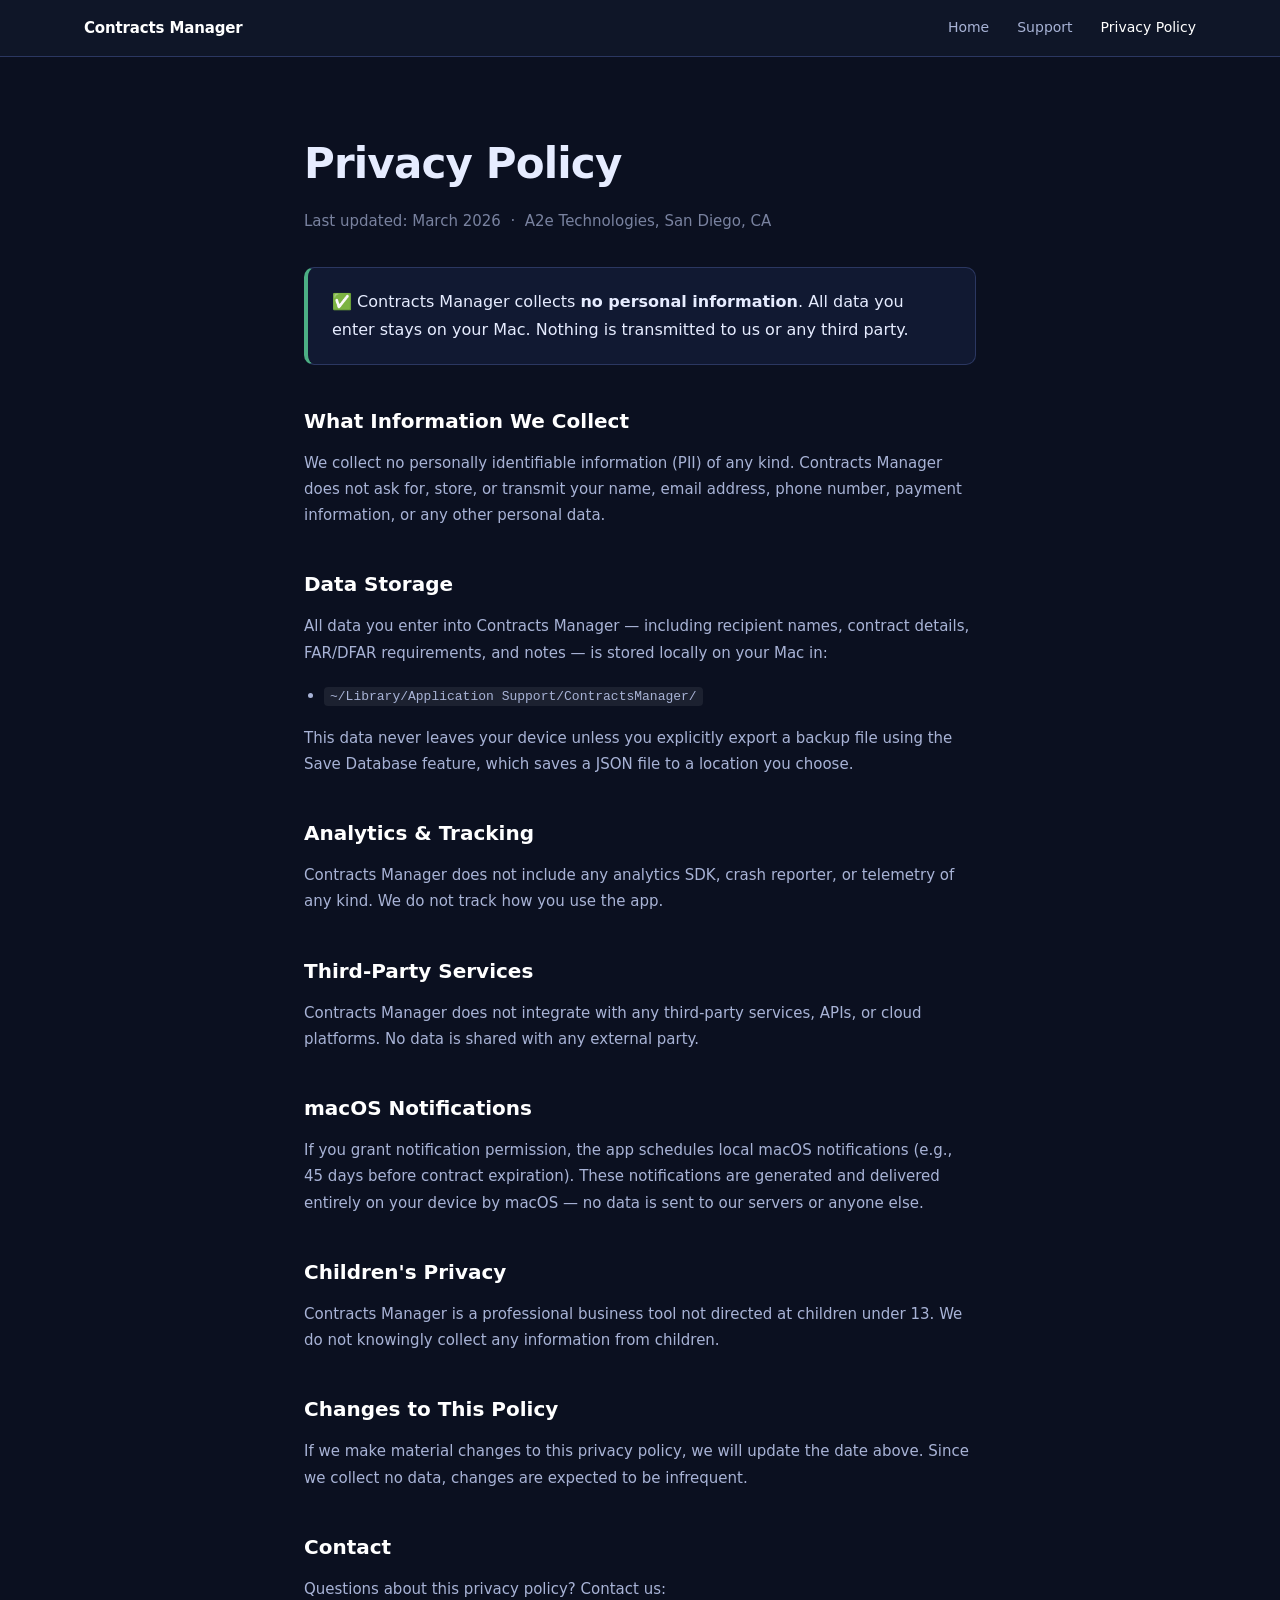
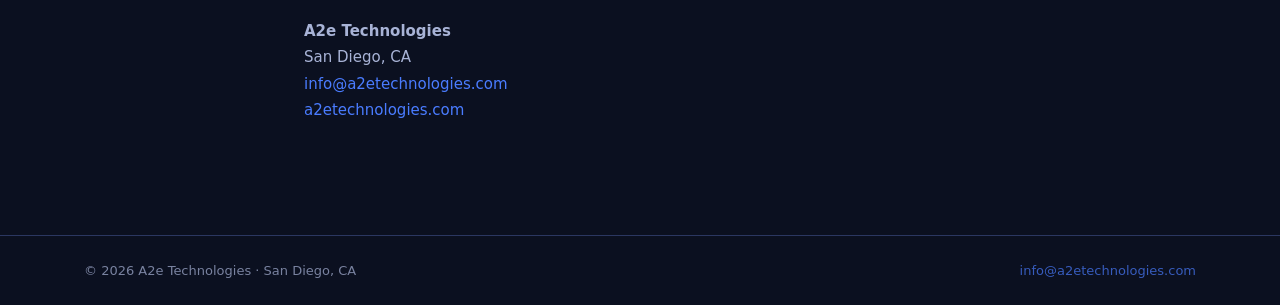
==== privacy.html @ b355592b "Add privacy policy and support pages, sticky nav" ====
<!doctype html>
<html lang="en">
<head>
  <meta charset="UTF-8" />
  <meta name="viewport" content="width=device-width, initial-scale=1.0" />
  <title>Privacy Policy — Contracts Manager</title>
  <meta name="description" content="Privacy policy for Contracts Manager by A2e Technologies." />
  <link rel="stylesheet" href="styles.css" />
  <style>
    .policy-body {
      max-width: 720px;
      margin: 0 auto;
      padding: 72px 24px 96px;
    }
    .policy-body h1 {
      font-size: clamp(28px, 4vw, 42px);
      font-weight: 800;
      letter-spacing: -0.02em;
      margin-bottom: 10px;
    }
    .policy-date {
      font-size: 13px;
      color: var(--muted);
      margin-bottom: 48px;
      opacity: 0.7;
    }
    .policy-body h2 {
      font-size: 20px;
      font-weight: 700;
      margin: 40px 0 12px;
      color: #fff;
    }
    .policy-body p {
      font-size: 15px;
      color: var(--muted);
      line-height: 1.75;
      margin-bottom: 16px;
    }
    .policy-body ul {
      margin: 0 0 16px 20px;
      color: var(--muted);
      font-size: 15px;
      line-height: 1.75;
    }
    .policy-body ul li { margin-bottom: 6px; }
    .highlight-box {
      background: var(--panel);
      border: 1px solid var(--border);
      border-left: 4px solid var(--green);
      border-radius: 10px;
      padding: 20px 24px;
      margin: 32px 0;
    }
    .highlight-box p {
      margin: 0;
      font-size: 16px;
      color: var(--text);
      font-weight: 500;
    }
  </style>
</head>
<body>

  <nav class="site-nav">
    <div class="container nav-inner">
      <a href="index.html" class="nav-logo">Contracts Manager</a>
      <div class="nav-links">
        <a href="index.html">Home</a>
        <a href="support.html">Support</a>
        <a href="privacy.html" class="active">Privacy Policy</a>
      </div>
    </div>
  </nav>

  <main class="policy-body">
    <h1>Privacy Policy</h1>
    <p class="policy-date">Last updated: March 2026 &nbsp;·&nbsp; A2e Technologies, San Diego, CA</p>

    <div class="highlight-box">
      <p>✅ Contracts Manager collects <strong>no personal information</strong>. All data you enter stays on your Mac. Nothing is transmitted to us or any third party.</p>
    </div>

    <h2>What Information We Collect</h2>
    <p>We collect no personally identifiable information (PII) of any kind. Contracts Manager does not ask for, store, or transmit your name, email address, phone number, payment information, or any other personal data.</p>

    <h2>Data Storage</h2>
    <p>All data you enter into Contracts Manager — including recipient names, contract details, FAR/DFAR requirements, and notes — is stored locally on your Mac in:</p>
    <ul>
      <li><code style="background:rgba(255,255,255,0.07);padding:2px 6px;border-radius:4px;font-size:13px;">~/Library/Application Support/ContractsManager/</code></li>
    </ul>
    <p>This data never leaves your device unless you explicitly export a backup file using the Save Database feature, which saves a JSON file to a location you choose.</p>

    <h2>Analytics &amp; Tracking</h2>
    <p>Contracts Manager does not include any analytics SDK, crash reporter, or telemetry of any kind. We do not track how you use the app.</p>

    <h2>Third-Party Services</h2>
    <p>Contracts Manager does not integrate with any third-party services, APIs, or cloud platforms. No data is shared with any external party.</p>

    <h2>macOS Notifications</h2>
    <p>If you grant notification permission, the app schedules local macOS notifications (e.g., 45 days before contract expiration). These notifications are generated and delivered entirely on your device by macOS — no data is sent to our servers or anyone else.</p>

    <h2>Children's Privacy</h2>
    <p>Contracts Manager is a professional business tool not directed at children under 13. We do not knowingly collect any information from children.</p>

    <h2>Changes to This Policy</h2>
    <p>If we make material changes to this privacy policy, we will update the date above. Since we collect no data, changes are expected to be infrequent.</p>

    <h2>Contact</h2>
    <p>Questions about this privacy policy? Contact us:</p>
    <p>
      <strong>A2e Technologies</strong><br />
      San Diego, CA<br />
      <a href="mailto:info@a2etechnologies.com">info@a2etechnologies.com</a><br />
      <a href="https://a2etechnologies.com" target="_blank" rel="noopener">a2etechnologies.com</a>
    </p>
  </main>

  <footer class="footer">
    <div class="container">
      <span>© 2026 A2e Technologies · San Diego, CA</span>
      <span><a href="mailto:info@a2etechnologies.com">info@a2etechnologies.com</a></span>
    </div>
  </footer>

</body>
</html>
---- styles.css ----
:root {
  --bg: #0b1020;
  --panel: #111932;
  --panel2: #0f1628;
  --text: #e6ecff;
  --muted: #a8b3d6;
  --border: #2b3761;
  --accent: #4a7cff;
  --accent-hover: #6b94ff;
  --green: #4caf84;
  --yellow: #f6c343;
  --red: #f06292;
}

* { box-sizing: border-box; margin: 0; padding: 0; }

body {
  font-family: Inter, system-ui, -apple-system, Segoe UI, Roboto, sans-serif;
  background: var(--bg);
  color: var(--text);
  line-height: 1.65;
}

a { color: var(--accent); text-decoration: none; }
a:hover { color: var(--accent-hover); }

.container {
  max-width: 1160px;
  margin: 0 auto;
  padding: 0 24px;
}

/* ── NAV ── */
.site-nav {
  background: var(--panel2);
  border-bottom: 1px solid var(--border);
  position: sticky;
  top: 0;
  z-index: 100;
}
.nav-inner {
  display: flex;
  align-items: center;
  justify-content: space-between;
  height: 56px;
}
.nav-logo {
  font-size: 15px;
  font-weight: 700;
  color: #fff;
  letter-spacing: -0.01em;
}
.nav-logo:hover { color: var(--accent-hover); }
.nav-links {
  display: flex;
  gap: 28px;
}
.nav-links a {
  font-size: 14px;
  font-weight: 500;
  color: var(--muted);
  transition: color 0.2s;
}
.nav-links a:hover,
.nav-links a.active { color: #fff; }

/* ── HERO ── */
.hero {
  padding: 80px 0 72px;
  background: linear-gradient(160deg, #0d1530 0%, #0b1020 60%);
  border-bottom: 1px solid var(--border);
}

.hero-inner {
  display: flex;
  align-items: center;
  gap: 60px;
}

.hero-text {
  flex: 1;
  min-width: 0;
}

.badge {
  display: inline-block;
  background: rgba(74, 124, 255, 0.15);
  border: 1px solid rgba(74, 124, 255, 0.4);
  color: var(--accent);
  font-size: 12px;
  font-weight: 600;
  letter-spacing: 0.08em;
  text-transform: uppercase;
  border-radius: 20px;
  padding: 4px 12px;
  margin-bottom: 20px;
}

.hero h1 {
  font-size: clamp(36px, 5vw, 56px);
  font-weight: 800;
  line-height: 1.1;
  letter-spacing: -0.02em;
  margin-bottom: 20px;
  color: #fff;
}

.tagline {
  font-size: 18px;
  color: var(--muted);
  max-width: 520px;
  margin-bottom: 32px;
}

.hero-cta {
  display: flex;
  gap: 14px;
  flex-wrap: wrap;
  margin-bottom: 24px;
}

.btn-primary {
  display: inline-block;
  background: var(--accent);
  color: #fff;
  font-size: 15px;
  font-weight: 600;
  padding: 13px 28px;
  border-radius: 10px;
  transition: background 0.2s;
}
.btn-primary:hover { background: var(--accent-hover); color: #fff; }
.btn-primary.large { font-size: 17px; padding: 16px 36px; border-radius: 12px; }

.btn-ghost {
  display: inline-block;
  color: var(--muted);
  font-size: 15px;
  font-weight: 500;
  padding: 13px 24px;
  border-radius: 10px;
  border: 1px solid var(--border);
  transition: border-color 0.2s, color 0.2s;
}
.btn-ghost:hover { border-color: var(--accent); color: var(--accent); }

.byline {
  font-size: 13px;
  color: var(--muted);
  opacity: 0.7;
}

.hero-screenshot {
  flex: 1.1;
  min-width: 0;
}
.hero-screenshot img {
  width: 100%;
  border-radius: 12px;
  border: 1px solid var(--border);
  box-shadow: 0 24px 80px rgba(0,0,0,0.6);
}

/* ── SECTIONS ── */
.section {
  padding: 80px 0;
}

.alt-bg {
  background: var(--panel2);
}

.section-title {
  font-size: clamp(26px, 3.5vw, 38px);
  font-weight: 700;
  letter-spacing: -0.02em;
  text-align: center;
  margin-bottom: 12px;
}

.section-sub {
  text-align: center;
  color: var(--muted);
  font-size: 17px;
  max-width: 600px;
  margin: 0 auto 48px;
}

/* ── STATUS LIGHTS ── */
.lights-grid {
  display: grid;
  grid-template-columns: repeat(auto-fit, minmax(220px, 1fr));
  gap: 20px;
}

.light-card {
  background: var(--panel);
  border: 1px solid var(--border);
  border-radius: 12px;
  padding: 28px 24px;
}

.light-dot {
  width: 22px;
  height: 22px;
  border-radius: 50%;
  margin-bottom: 14px;
  box-shadow: 0 0 10px currentColor;
}
.light-dot.red    { background: var(--red);    color: var(--red); }
.light-dot.yellow { background: var(--yellow); color: var(--yellow); }
.light-dot.green  { background: var(--green);  color: var(--green); }

.light-label {
  font-size: 16px;
  font-weight: 700;
  margin-bottom: 10px;
  color: #fff;
}

.light-card p {
  font-size: 14px;
  color: var(--muted);
  line-height: 1.6;
}

/* ── FEATURE ROWS ── */
.feature-row {
  display: flex;
  align-items: center;
  gap: 64px;
}
.feature-row.reverse { flex-direction: row-reverse; }

.feature-copy { flex: 1; min-width: 0; }
.feature-copy h2 {
  font-size: clamp(24px, 3vw, 34px);
  font-weight: 700;
  letter-spacing: -0.02em;
  margin-bottom: 16px;
}
.feature-copy p {
  color: var(--muted);
  font-size: 16px;
  margin-bottom: 20px;
}

.feature-list {
  list-style: none;
  display: flex;
  flex-direction: column;
  gap: 10px;
}
.feature-list li {
  color: var(--muted);
  font-size: 15px;
  padding-left: 22px;
  position: relative;
}
.feature-list li::before {
  content: "✓";
  color: var(--green);
  font-weight: 700;
  position: absolute;
  left: 0;
}

.feature-img {
  flex: 1.1;
  min-width: 0;
}
.feature-img img {
  width: 100%;
  border-radius: 10px;
  border: 1px solid var(--border);
  box-shadow: 0 16px 56px rgba(0,0,0,0.5);
}

/* ── FEATURE GRID ── */
.feat-grid {
  display: grid;
  grid-template-columns: repeat(auto-fit, minmax(300px, 1fr));
  gap: 20px;
}

.feat-card {
  background: var(--panel);
  border: 1px solid var(--border);
  border-radius: 12px;
  padding: 28px 26px;
}

.feat-icon {
  font-size: 28px;
  margin-bottom: 14px;
}

.feat-card h3 {
  font-size: 17px;
  font-weight: 700;
  margin-bottom: 10px;
  color: #fff;
}

.feat-card p {
  font-size: 14px;
  color: var(--muted);
  line-height: 1.65;
}

/* ── CTA ── */
.cta-section {
  background: linear-gradient(160deg, #0d1530 0%, #0b1020 100%);
  border-top: 1px solid var(--border);
  border-bottom: 1px solid var(--border);
}

.cta-inner {
  text-align: center;
}

.cta-inner h2 {
  font-size: clamp(28px, 4vw, 44px);
  font-weight: 800;
  letter-spacing: -0.02em;
  margin-bottom: 14px;
}

.cta-inner p {
  color: var(--muted);
  font-size: 17px;
  max-width: 520px;
  margin: 0 auto 32px;
}

.cta-byline {
  margin-top: 20px !important;
  font-size: 13px !important;
  opacity: 0.6;
}

/* ── FOOTER ── */
.footer {
  padding: 24px 0;
  border-top: 1px solid var(--border);
}
.footer .container {
  display: flex;
  justify-content: space-between;
  align-items: center;
  flex-wrap: wrap;
  gap: 8px;
  font-size: 13px;
  color: var(--muted);
  opacity: 0.7;
}

/* ── RESPONSIVE ── */
@media (max-width: 840px) {
  .hero-inner {
    flex-direction: column;
    gap: 40px;
  }
  .hero-screenshot { width: 100%; }
  .feature-row,
  .feature-row.reverse {
    flex-direction: column;
    gap: 36px;
  }
  .feature-img { width: 100%; }
  .section { padding: 56px 0; }
  .hero { padding: 56px 0 52px; }
}

@media (max-width: 540px) {
  .hero-cta { flex-direction: column; }
  .btn-primary, .btn-ghost { text-align: center; }
  .footer .container { justify-content: center; text-align: center; }
}
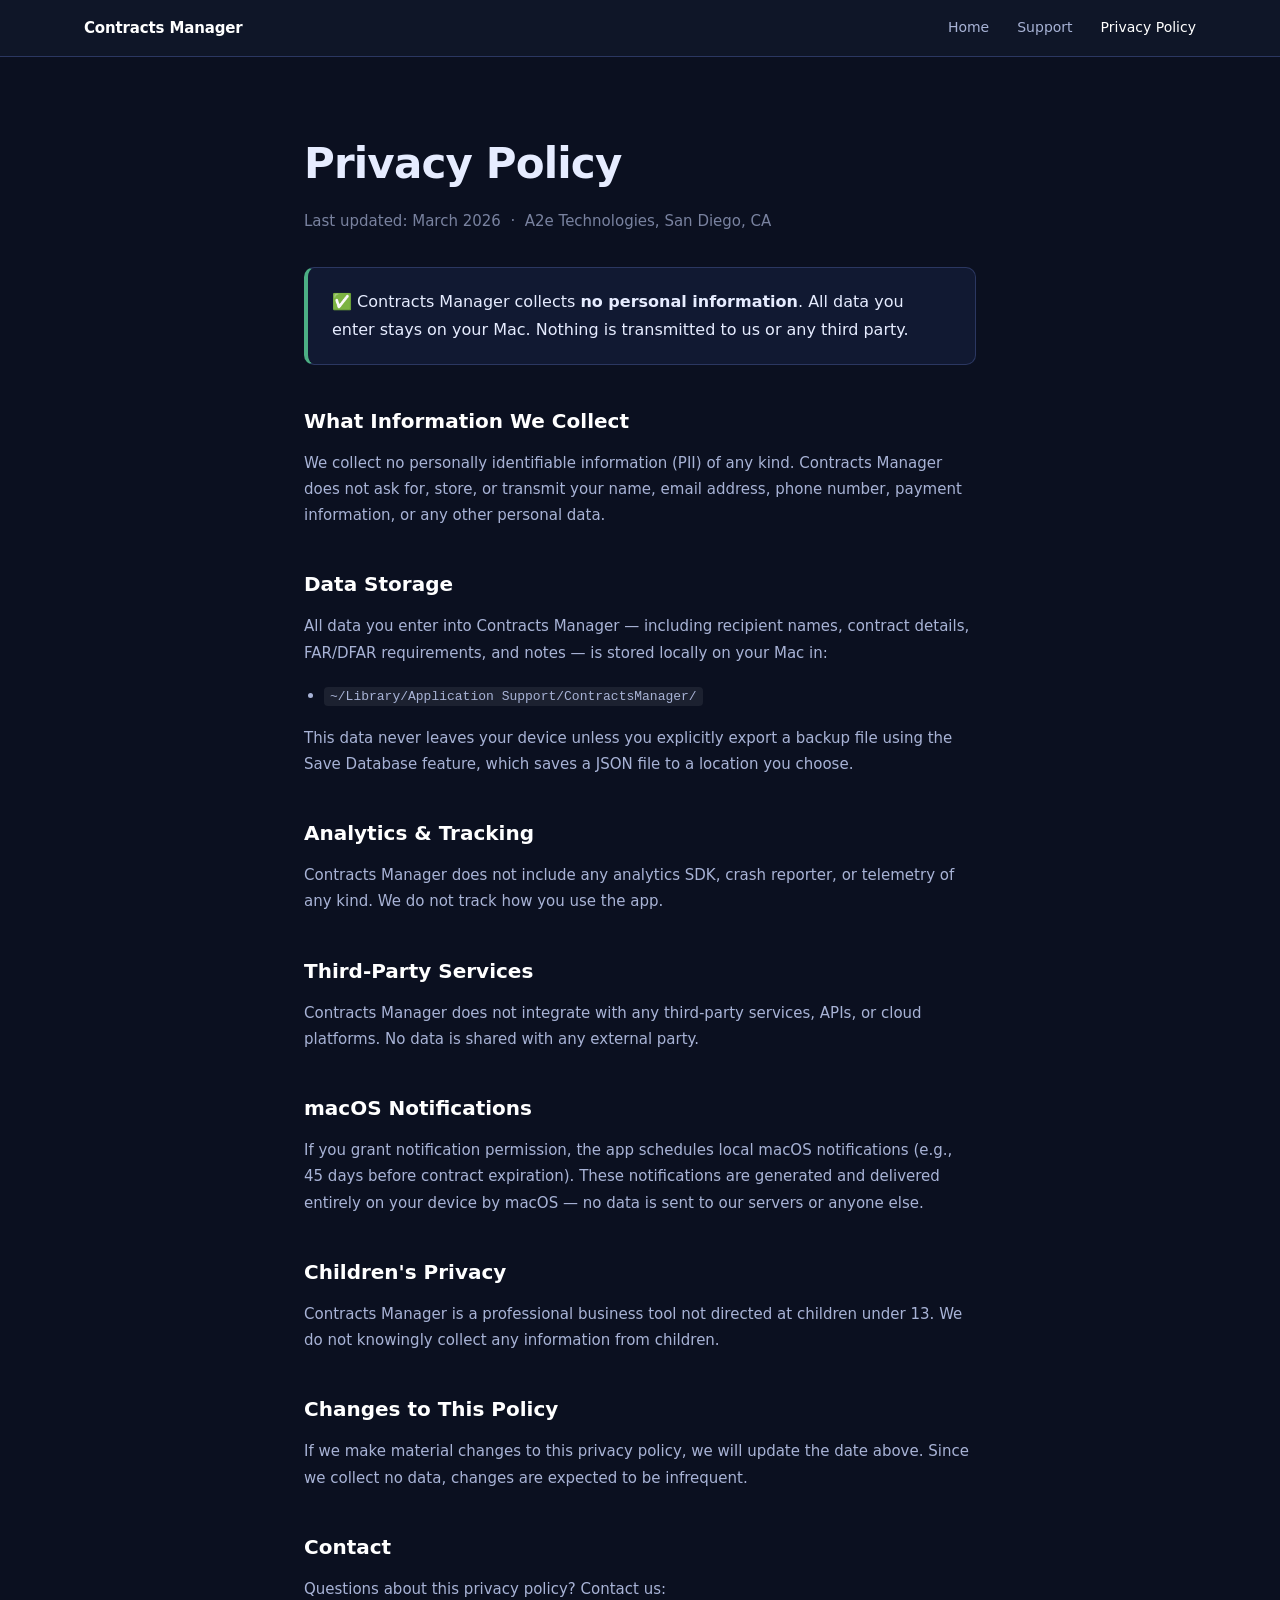
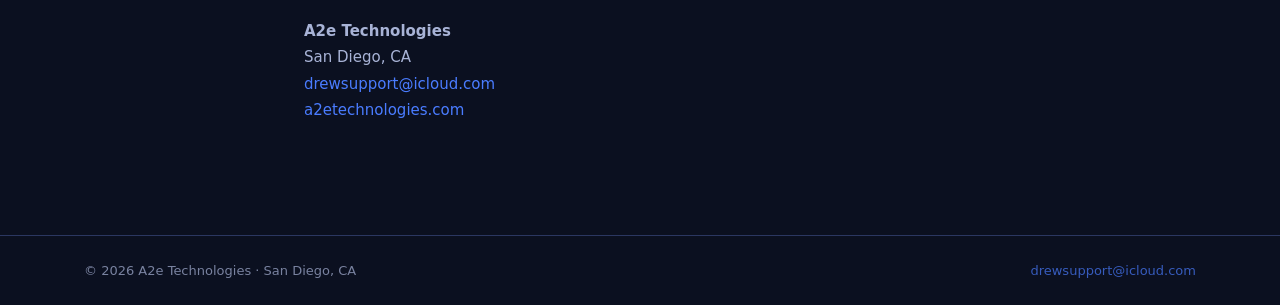
==== commit 376028d9: "Update contact email to drewsupport@icloud.com" ====
--- a/privacy.html
+++ b/privacy.html
@@ -110,7 +110,7 @@
     <p>
       <strong>A2e Technologies</strong><br />
       San Diego, CA<br />
-      <a href="mailto:info@a2etechnologies.com">info@a2etechnologies.com</a><br />
+      <a href="mailto:drewsupport@icloud.com">drewsupport@icloud.com</a><br />
       <a href="https://a2etechnologies.com" target="_blank" rel="noopener">a2etechnologies.com</a>
     </p>
   </main>
@@ -118,7 +118,7 @@
   <footer class="footer">
     <div class="container">
       <span>© 2026 A2e Technologies · San Diego, CA</span>
-      <span><a href="mailto:info@a2etechnologies.com">info@a2etechnologies.com</a></span>
+      <span><a href="mailto:drewsupport@icloud.com">drewsupport@icloud.com</a></span>
     </div>
   </footer>
 
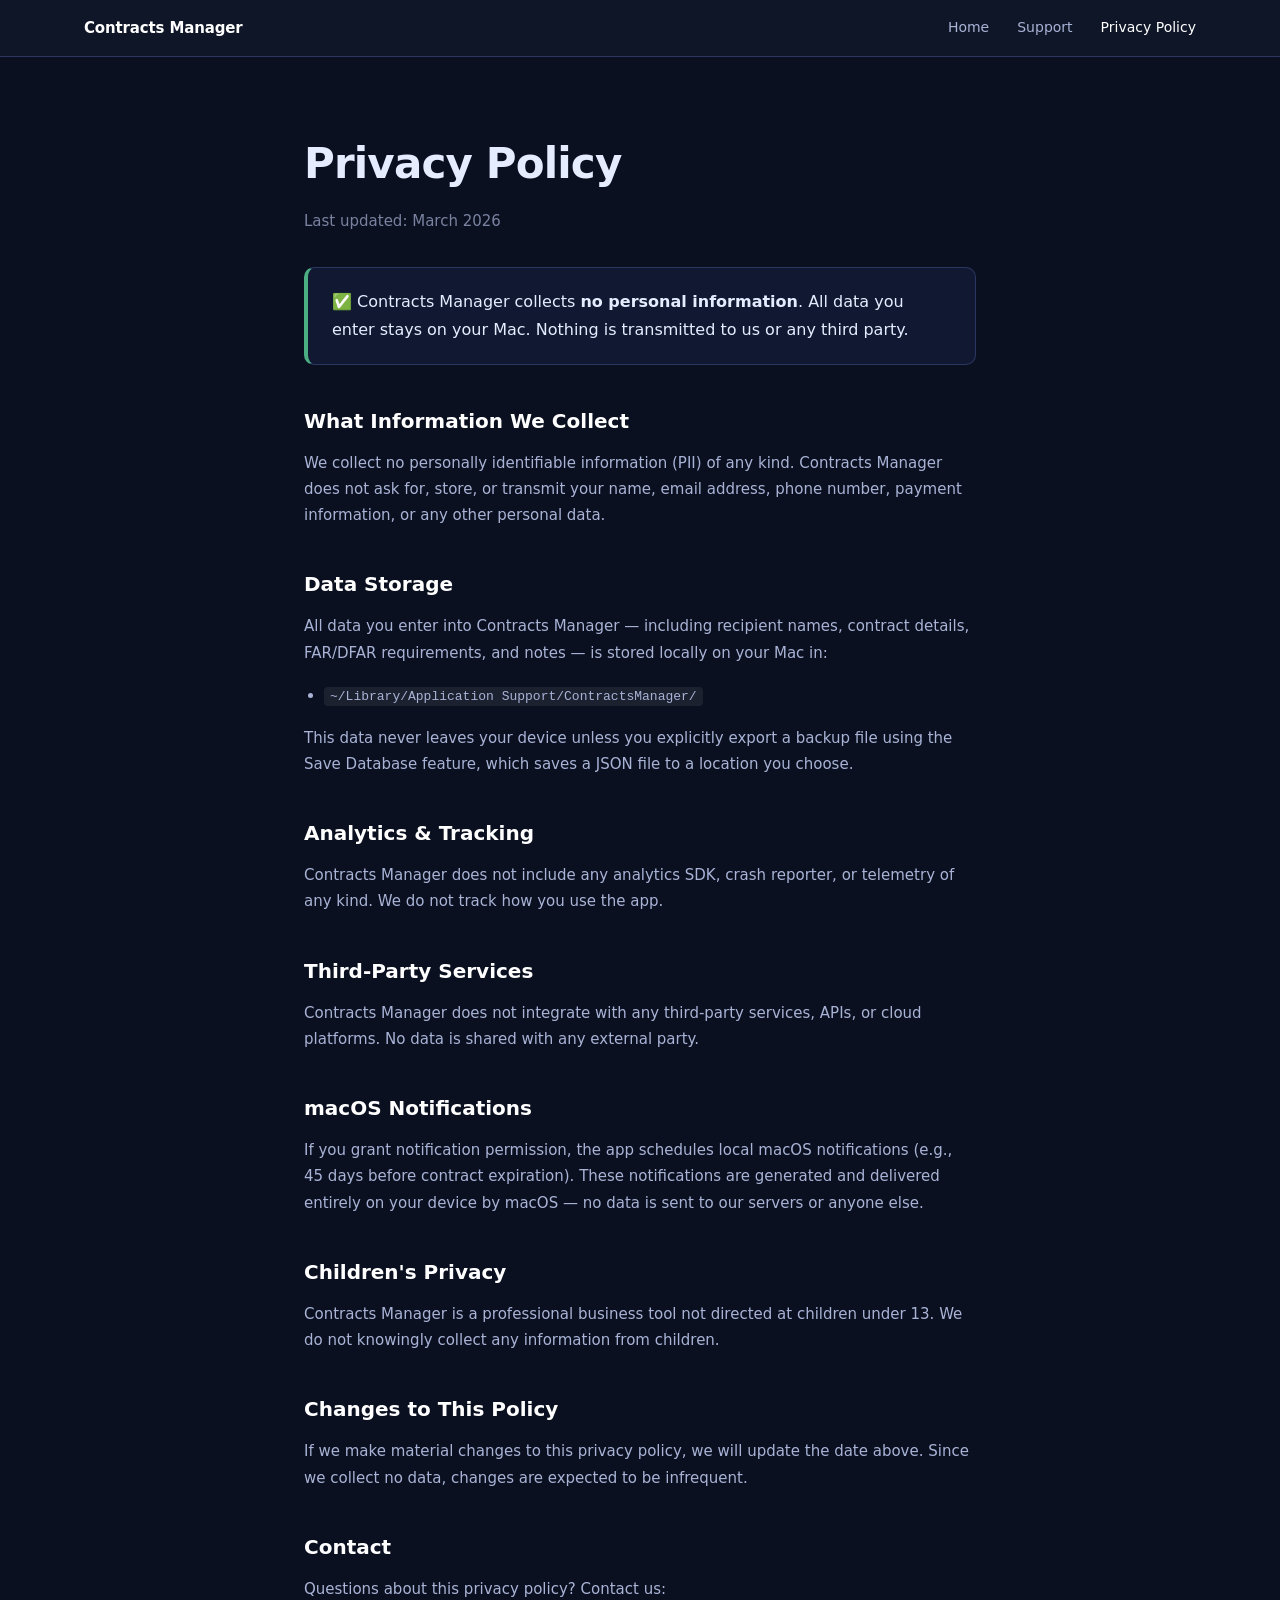
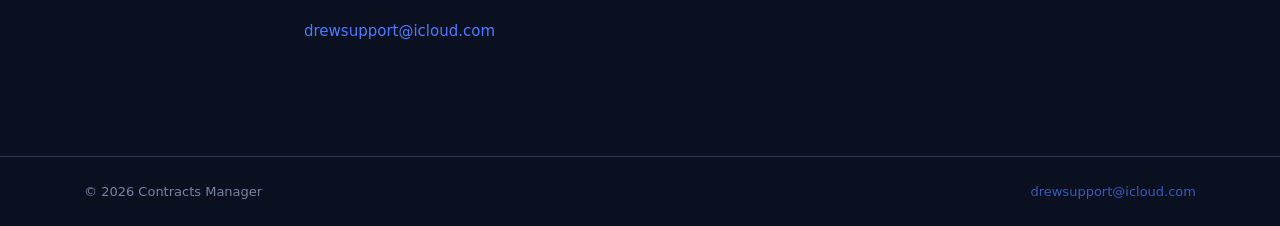
==== commit 48004170: "Remove all A2e Technologies references" ====
--- a/privacy.html
+++ b/privacy.html
@@ -4,7 +4,7 @@
   <meta charset="UTF-8" />
   <meta name="viewport" content="width=device-width, initial-scale=1.0" />
   <title>Privacy Policy — Contracts Manager</title>
-  <meta name="description" content="Privacy policy for Contracts Manager by A2e Technologies." />
+  <meta name="description" content="Privacy policy for Contracts Manager." />
   <link rel="stylesheet" href="styles.css" />
   <style>
     .policy-body {
@@ -74,7 +74,7 @@
 
   <main class="policy-body">
     <h1>Privacy Policy</h1>
-    <p class="policy-date">Last updated: March 2026 &nbsp;·&nbsp; A2e Technologies, San Diego, CA</p>
+    <p class="policy-date">Last updated: March 2026</p>
 
     <div class="highlight-box">
       <p>✅ Contracts Manager collects <strong>no personal information</strong>. All data you enter stays on your Mac. Nothing is transmitted to us or any third party.</p>
@@ -108,16 +108,16 @@
     <h2>Contact</h2>
     <p>Questions about this privacy policy? Contact us:</p>
     <p>
-      <strong>A2e Technologies</strong><br />
-      San Diego, CA<br />
+      
+      
       <a href="mailto:drewsupport@icloud.com">drewsupport@icloud.com</a><br />
-      <a href="https://a2etechnologies.com" target="_blank" rel="noopener">a2etechnologies.com</a>
+
     </p>
   </main>
 
   <footer class="footer">
     <div class="container">
-      <span>© 2026 A2e Technologies · San Diego, CA</span>
+      <span>© 2026 Contracts Manager</span>
       <span><a href="mailto:drewsupport@icloud.com">drewsupport@icloud.com</a></span>
     </div>
   </footer>
